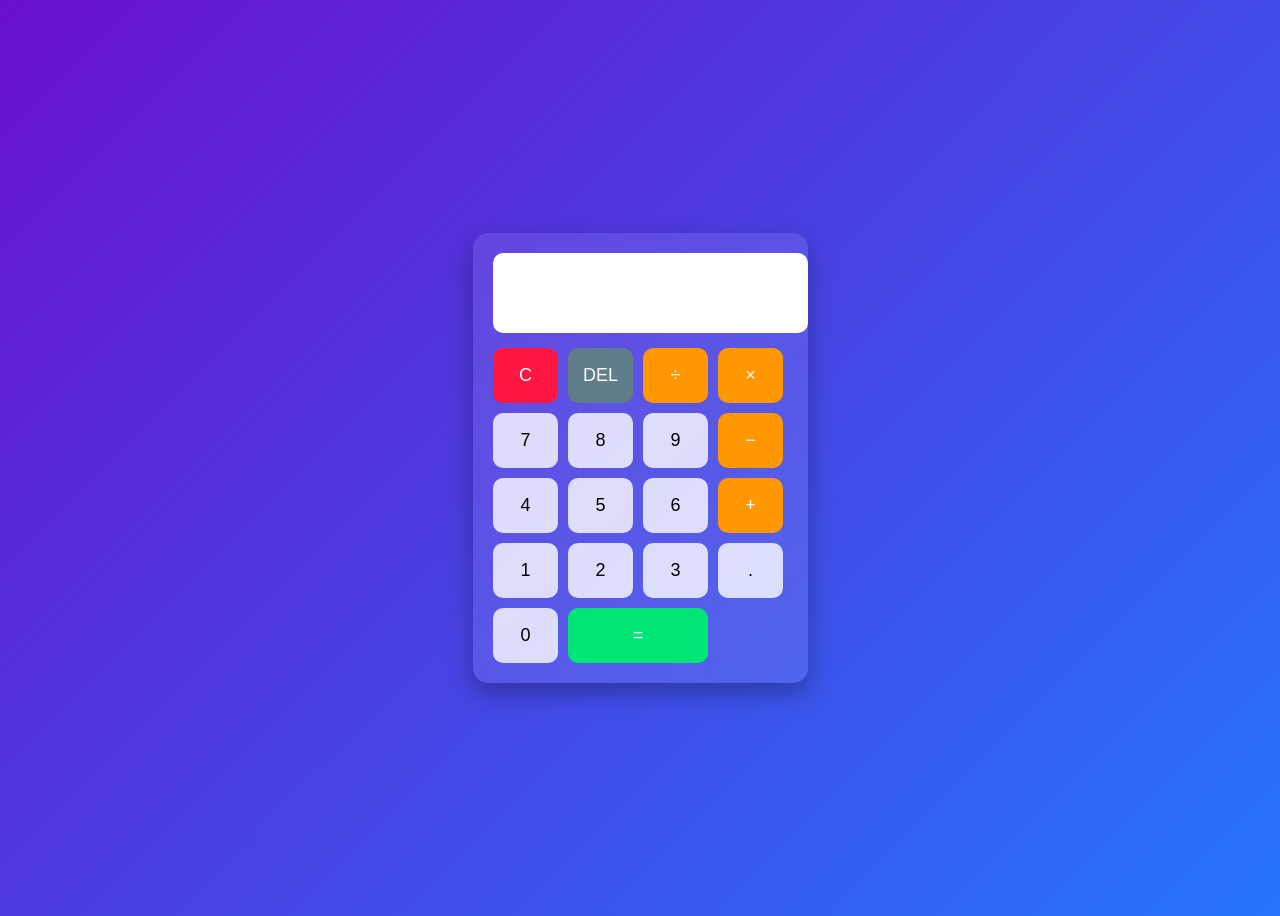
==== kalkulator/kalkulator.html @ 06a565ed "Add files via upload" ====
<!DOCTYPE html>
<html lang="id">
<head>
<meta charset="UTF-8">
<title>Kalkulator Warna Cerah</title>

<style>
body {
    font-family: Arial;
    background: linear-gradient(135deg, #6a11cb, #2575fc);
    display: flex;
    justify-content: center;
    align-items: center;
    height: 100vh;
}

/* box kalkulator */
.kalkulator {
    background: rgba(255,255,255,0.1);
    backdrop-filter: blur(10px);
    padding: 20px;
    border-radius: 15px;
    box-shadow: 0 10px 25px rgba(0,0,0,0.3);
}

/* layar */
#layar {
    width: 100%;
    height: 60px;
    font-size: 22px;
    text-align: right;
    padding: 10px;
    border: none;
    border-radius: 10px;
    margin-bottom: 15px;
    background: #fff;
}

/* grid tombol */
.tombol {
    display: grid;
    grid-template-columns: repeat(4, 65px);
    gap: 10px;
}

/* tombol umum */
button {
    height: 55px;
    font-size: 18px;
    border: none;
    border-radius: 10px;
    cursor: pointer;
    transition: 0.2s;
}

button:hover {
    transform: scale(1.05);
}

/* warna tombol */
.angka {
    background: rgba(255,255,255,0.8);
}

.operator {
    background: #ff9800;
    color: white;
}

.equal {
    background: #00e676;
    color: white;
    grid-column: span 2;
}

.clear {
    background: #ff1744;
    color: white;
}

.del {
    background: #607d8b;
    color: white;
}
</style>

</head>
<body>

<div class="kalkulator">
    <input type="text" id="layar" readonly>

    <div class="tombol">
        <button class="clear" onclick="clearLayar()">C</button>
        <button class="del" onclick="hapusSatu()">DEL</button>
        <button class="operator" onclick="inputAngka('/')">÷</button>
        <button class="operator" onclick="inputAngka('*')">×</button>

        <button class="angka" onclick="inputAngka('7')">7</button>
        <button class="angka" onclick="inputAngka('8')">8</button>
        <button class="angka" onclick="inputAngka('9')">9</button>
        <button class="operator" onclick="inputAngka('-')">−</button>

        <button class="angka" onclick="inputAngka('4')">4</button>
        <button class="angka" onclick="inputAngka('5')">5</button>
        <button class="angka" onclick="inputAngka('6')">6</button>
        <button class="operator" onclick="inputAngka('+')">+</button>

        <button class="angka" onclick="inputAngka('1')">1</button>
        <button class="angka" onclick="inputAngka('2')">2</button>
        <button class="angka" onclick="inputAngka('3')">3</button>
        <button class="angka" onclick="inputAngka('.')">.</button>

        <button class="angka" onclick="inputAngka('0')">0</button>
        <button class="equal" onclick="hitung()">=</button>
    </div>
</div>

<script>
function inputAngka(angka) {
    document.getElementById("layar").value += angka;
}

function clearLayar() {
    document.getElementById("layar").value = "";
}

function hapusSatu() {
    let layar = document.getElementById("layar");
    layar.value = layar.value.slice(0, -1);
}

function hitung() {
    try {
        let hasil = eval(document.getElementById("layar").value);
        document.getElementById("layar").value = hasil;
    } catch {
        alert("Input tidak valid!");
    }
}
</script>

</body>
</html>
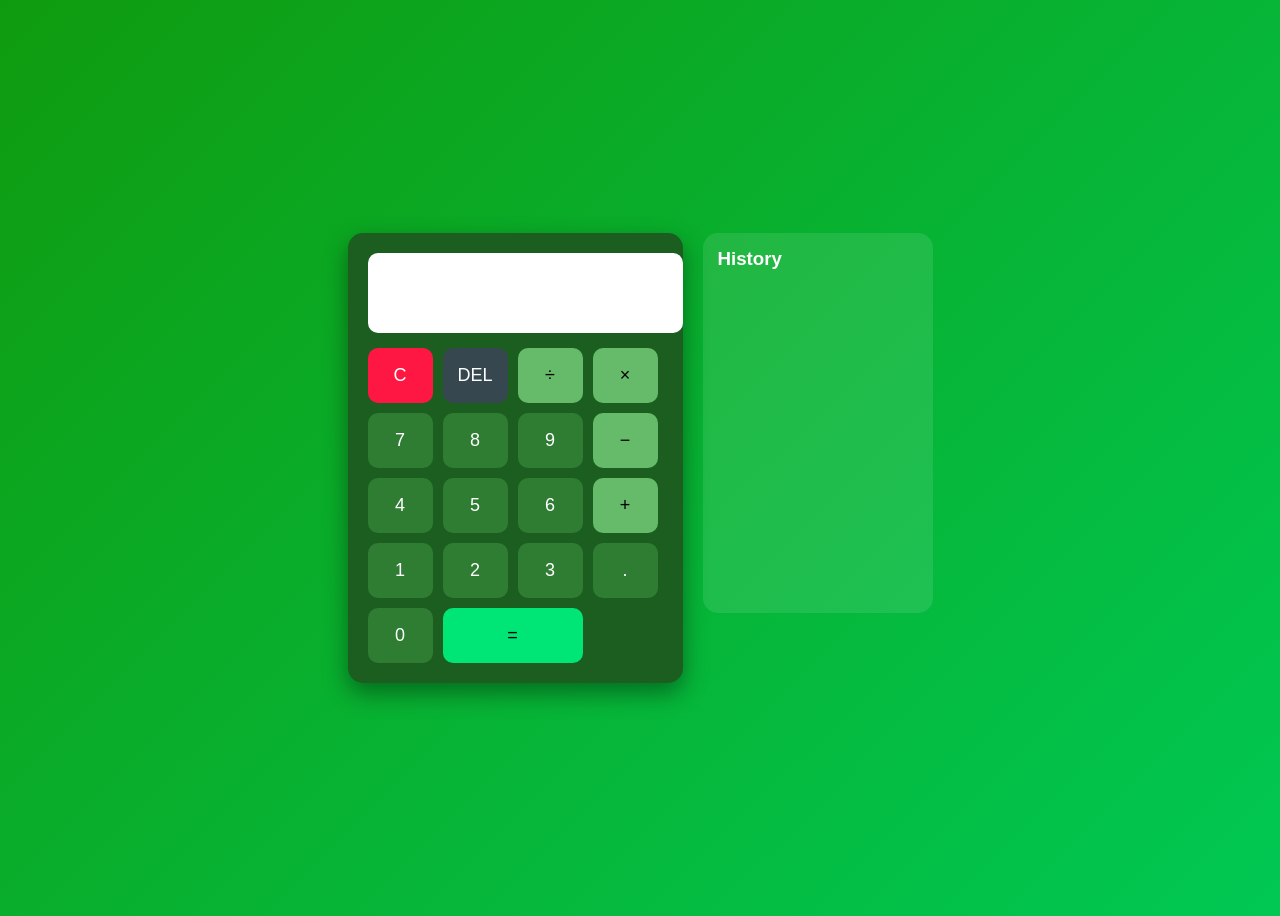
==== commit ef24f715: "Update kalkulator.html" ====
--- a/kalkulator/kalkulator.html
+++ b/kalkulator/kalkulator.html
@@ -2,25 +2,30 @@
 <html lang="id">
 <head>
 <meta charset="UTF-8">
-<title>Kalkulator Warna Cerah</title>
+<title>Kalkulator + History</title>
 
 <style>
 body {
     font-family: Arial;
-    background: linear-gradient(135deg, #6a11cb, #2575fc);
+    background: linear-gradient(135deg, #0f9b0f, #00c853);
     display: flex;
     justify-content: center;
     align-items: center;
     height: 100vh;
 }
 
-/* box kalkulator */
+/* container */
+.container {
+    display: flex;
+    gap: 20px;
+}
+
+/* kalkulator */
 .kalkulator {
-    background: rgba(255,255,255,0.1);
-    backdrop-filter: blur(10px);
+    background: #1b5e20;
     padding: 20px;
     border-radius: 15px;
-    box-shadow: 0 10px 25px rgba(0,0,0,0.3);
+    box-shadow: 0 10px 25px rgba(0,0,0,0.4);
 }
 
 /* layar */
@@ -33,17 +38,15 @@
     border: none;
     border-radius: 10px;
     margin-bottom: 15px;
-    background: #fff;
 }
 
-/* grid tombol */
+/* tombol */
 .tombol {
     display: grid;
     grid-template-columns: repeat(4, 65px);
     gap: 10px;
 }
 
-/* tombol umum */
 button {
     height: 55px;
     font-size: 18px;
@@ -57,63 +60,76 @@
     transform: scale(1.05);
 }
 
-/* warna tombol */
-.angka {
-    background: rgba(255,255,255,0.8);
+/* warna */
+.angka { background: #2e7d32; color: white; }
+.operator { background: #66bb6a; }
+.equal { background: #00e676; grid-column: span 2; }
+.clear { background: #ff1744; color: white; }
+.del { background: #37474f; color: white; }
+
+/* history */
+.history {
+    background: rgba(255,255,255,0.1);
+    padding: 15px;
+    border-radius: 15px;
+    width: 200px;
+    color: white;
+    overflow-y: auto;
+    max-height: 350px;
 }
 
-.operator {
-    background: #ff9800;
-    color: white;
+.history h3 {
+    margin-top: 0;
 }
 
-.equal {
-    background: #00e676;
-    color: white;
-    grid-column: span 2;
-}
-
-.clear {
-    background: #ff1744;
-    color: white;
-}
-
-.del {
-    background: #607d8b;
-    color: white;
+.history p {
+    margin: 5px 0;
+    font-size: 14px;
+    border-bottom: 1px solid rgba(255,255,255,0.2);
 }
 </style>
+</head>
 
-</head>
 <body>
 
-<div class="kalkulator">
-    <input type="text" id="layar" readonly>
+<div class="container">
 
-    <div class="tombol">
-        <button class="clear" onclick="clearLayar()">C</button>
-        <button class="del" onclick="hapusSatu()">DEL</button>
-        <button class="operator" onclick="inputAngka('/')">÷</button>
-        <button class="operator" onclick="inputAngka('*')">×</button>
+    <!-- Kalkulator -->
+    <div class="kalkulator">
+        <input type="text" id="layar" readonly>
 
-        <button class="angka" onclick="inputAngka('7')">7</button>
-        <button class="angka" onclick="inputAngka('8')">8</button>
-        <button class="angka" onclick="inputAngka('9')">9</button>
-        <button class="operator" onclick="inputAngka('-')">−</button>
+        <div class="tombol">
+            <button class="clear" onclick="clearLayar()">C</button>
+            <button class="del" onclick="hapusSatu()">DEL</button>
+            <button class="operator" onclick="inputAngka('/')">÷</button>
+            <button class="operator" onclick="inputAngka('*')">×</button>
 
-        <button class="angka" onclick="inputAngka('4')">4</button>
-        <button class="angka" onclick="inputAngka('5')">5</button>
-        <button class="angka" onclick="inputAngka('6')">6</button>
-        <button class="operator" onclick="inputAngka('+')">+</button>
+            <button class="angka" onclick="inputAngka('7')">7</button>
+            <button class="angka" onclick="inputAngka('8')">8</button>
+            <button class="angka" onclick="inputAngka('9')">9</button>
+            <button class="operator" onclick="inputAngka('-')">−</button>
 
-        <button class="angka" onclick="inputAngka('1')">1</button>
-        <button class="angka" onclick="inputAngka('2')">2</button>
-        <button class="angka" onclick="inputAngka('3')">3</button>
-        <button class="angka" onclick="inputAngka('.')">.</button>
+            <button class="angka" onclick="inputAngka('4')">4</button>
+            <button class="angka" onclick="inputAngka('5')">5</button>
+            <button class="angka" onclick="inputAngka('6')">6</button>
+            <button class="operator" onclick="inputAngka('+')">+</button>
 
-        <button class="angka" onclick="inputAngka('0')">0</button>
-        <button class="equal" onclick="hitung()">=</button>
+            <button class="angka" onclick="inputAngka('1')">1</button>
+            <button class="angka" onclick="inputAngka('2')">2</button>
+            <button class="angka" onclick="inputAngka('3')">3</button>
+            <button class="angka" onclick="inputAngka('.')">.</button>
+
+            <button class="angka" onclick="inputAngka('0')">0</button>
+            <button class="equal" onclick="hitung()">=</button>
+        </div>
     </div>
+
+    <!-- History -->
+    <div class="history">
+        <h3>History</h3>
+        <div id="listHistory"></div>
+    </div>
+
 </div>
 
 <script>
@@ -131,14 +147,29 @@
 }
 
 function hitung() {
+    let layar = document.getElementById("layar");
     try {
-        let hasil = eval(document.getElementById("layar").value);
-        document.getElementById("layar").value = hasil;
+        let ekspresi = layar.value;
+        let hasil = eval(ekspresi);
+
+        // tampilkan hasil
+        layar.value = hasil;
+
+        // simpan ke history
+        tambahHistory(ekspresi + " = " + hasil);
+
     } catch {
         alert("Input tidak valid!");
     }
 }
+
+function tambahHistory(teks) {
+    let history = document.getElementById("listHistory");
+    let item = document.createElement("p");
+    item.textContent = teks;
+    history.prepend(item); // yang terbaru di atas
+}
 </script>
 
 </body>
-</html>+</html>
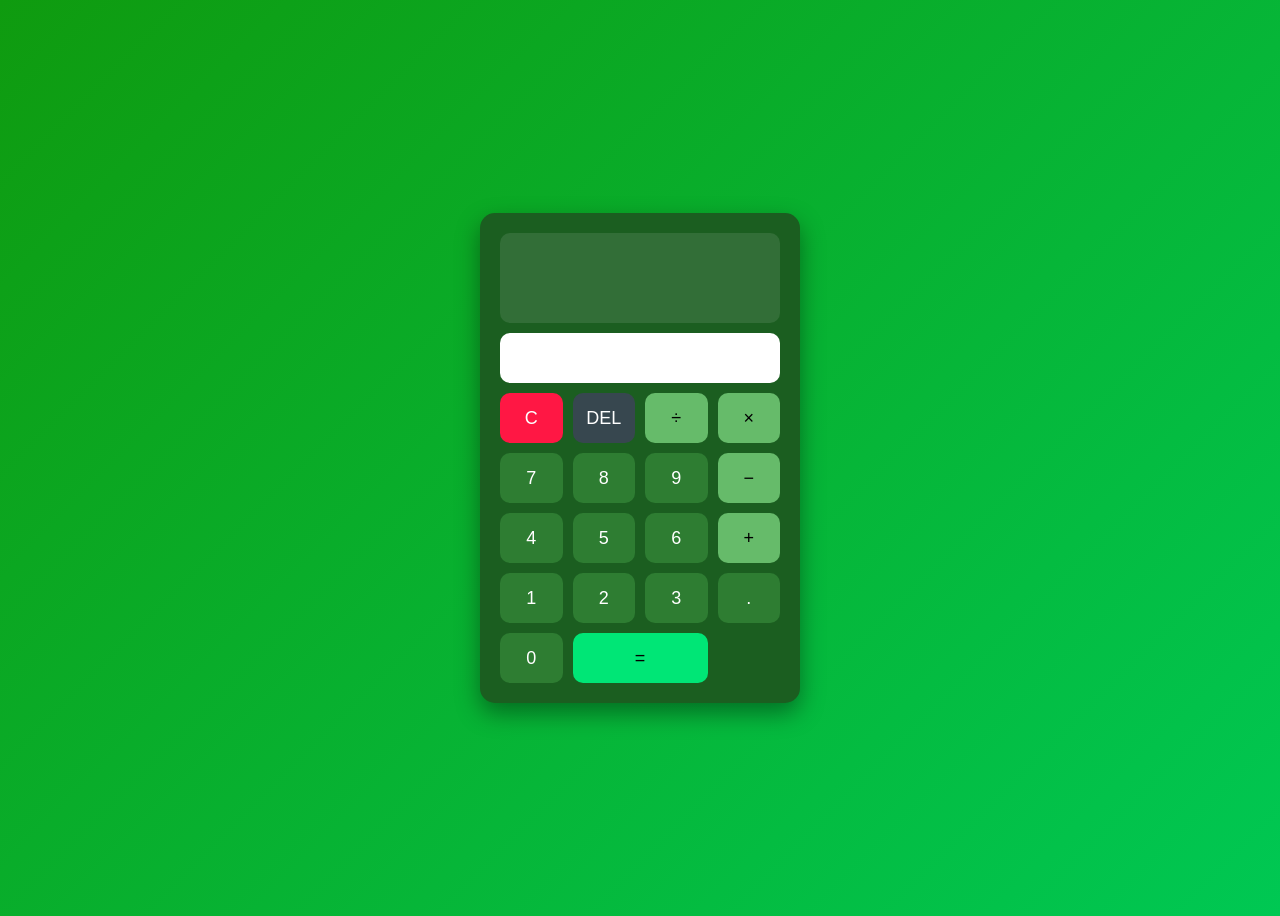
==== commit 4f4f878e: "Add files via upload" ====
--- a/kalkulator/kalkulator.html
+++ b/kalkulator/kalkulator.html
@@ -2,7 +2,7 @@
 <html lang="id">
 <head>
 <meta charset="UTF-8">
-<title>Kalkulator + History</title>
+<title>Kalkulator Rapi</title>
 
 <style>
 body {
@@ -14,41 +14,51 @@
     height: 100vh;
 }
 
-/* container */
-.container {
-    display: flex;
-    gap: 20px;
-}
-
 /* kalkulator */
 .kalkulator {
     background: #1b5e20;
     padding: 20px;
     border-radius: 15px;
     box-shadow: 0 10px 25px rgba(0,0,0,0.4);
+    width: 280px;
+}
+
+/* history */
+.history {
+    background: rgba(255,255,255,0.1);
+    border-radius: 10px;
+    padding: 10px;
+    height: 90px;
+    overflow-y: auto;
+    color: white;
+    font-size: 13px;
+    margin-bottom: 10px;
+    box-sizing: border-box;
 }
 
 /* layar */
 #layar {
     width: 100%;
-    height: 60px;
-    font-size: 22px;
+    height: 50px;
+    font-size: 20px;
     text-align: right;
     padding: 10px;
     border: none;
     border-radius: 10px;
-    margin-bottom: 15px;
+    margin-bottom: 10px;
+    box-sizing: border-box;
+}
+
+/* grid tombol */
+.tombol {
+    display: grid;
+    grid-template-columns: repeat(4, 1fr);
+    gap: 10px;
 }
 
 /* tombol */
-.tombol {
-    display: grid;
-    grid-template-columns: repeat(4, 65px);
-    gap: 10px;
-}
-
 button {
-    height: 55px;
+    height: 50px;
     font-size: 18px;
     border: none;
     border-radius: 10px;
@@ -67,67 +77,48 @@
 .clear { background: #ff1744; color: white; }
 .del { background: #37474f; color: white; }
 
-/* history */
-.history {
-    background: rgba(255,255,255,0.1);
-    padding: 15px;
-    border-radius: 15px;
-    width: 200px;
-    color: white;
-    overflow-y: auto;
-    max-height: 350px;
-}
-
-.history h3 {
-    margin-top: 0;
-}
-
-.history p {
-    margin: 5px 0;
-    font-size: 14px;
+/* isi history biar rapi */
+.history div {
+    padding: 2px 0;
     border-bottom: 1px solid rgba(255,255,255,0.2);
 }
 </style>
+
 </head>
-
 <body>
 
-<div class="container">
+<div class="kalkulator">
 
-    <!-- Kalkulator -->
-    <div class="kalkulator">
-        <input type="text" id="layar" readonly>
+    <!-- HISTORY -->
+    <div class="history" id="listHistory"></div>
 
-        <div class="tombol">
-            <button class="clear" onclick="clearLayar()">C</button>
-            <button class="del" onclick="hapusSatu()">DEL</button>
-            <button class="operator" onclick="inputAngka('/')">÷</button>
-            <button class="operator" onclick="inputAngka('*')">×</button>
+    <!-- LAYAR -->
+    <input type="text" id="layar" readonly>
 
-            <button class="angka" onclick="inputAngka('7')">7</button>
-            <button class="angka" onclick="inputAngka('8')">8</button>
-            <button class="angka" onclick="inputAngka('9')">9</button>
-            <button class="operator" onclick="inputAngka('-')">−</button>
+    <!-- TOMBOL -->
+    <div class="tombol">
+        <button class="clear" onclick="clearLayar()">C</button>
+        <button class="del" onclick="hapusSatu()">DEL</button>
+        <button class="operator" onclick="inputAngka('/')">÷</button>
+        <button class="operator" onclick="inputAngka('*')">×</button>
 
-            <button class="angka" onclick="inputAngka('4')">4</button>
-            <button class="angka" onclick="inputAngka('5')">5</button>
-            <button class="angka" onclick="inputAngka('6')">6</button>
-            <button class="operator" onclick="inputAngka('+')">+</button>
+        <button class="angka" onclick="inputAngka('7')">7</button>
+        <button class="angka" onclick="inputAngka('8')">8</button>
+        <button class="angka" onclick="inputAngka('9')">9</button>
+        <button class="operator" onclick="inputAngka('-')">−</button>
 
-            <button class="angka" onclick="inputAngka('1')">1</button>
-            <button class="angka" onclick="inputAngka('2')">2</button>
-            <button class="angka" onclick="inputAngka('3')">3</button>
-            <button class="angka" onclick="inputAngka('.')">.</button>
+        <button class="angka" onclick="inputAngka('4')">4</button>
+        <button class="angka" onclick="inputAngka('5')">5</button>
+        <button class="angka" onclick="inputAngka('6')">6</button>
+        <button class="operator" onclick="inputAngka('+')">+</button>
 
-            <button class="angka" onclick="inputAngka('0')">0</button>
-            <button class="equal" onclick="hitung()">=</button>
-        </div>
-    </div>
+        <button class="angka" onclick="inputAngka('1')">1</button>
+        <button class="angka" onclick="inputAngka('2')">2</button>
+        <button class="angka" onclick="inputAngka('3')">3</button>
+        <button class="angka" onclick="inputAngka('.')">.</button>
 
-    <!-- History -->
-    <div class="history">
-        <h3>History</h3>
-        <div id="listHistory"></div>
+        <button class="angka" onclick="inputAngka('0')">0</button>
+        <button class="equal" onclick="hitung()">=</button>
     </div>
 
 </div>
@@ -152,10 +143,8 @@
         let ekspresi = layar.value;
         let hasil = eval(ekspresi);
 
-        // tampilkan hasil
         layar.value = hasil;
 
-        // simpan ke history
         tambahHistory(ekspresi + " = " + hasil);
 
     } catch {
@@ -165,11 +154,11 @@
 
 function tambahHistory(teks) {
     let history = document.getElementById("listHistory");
-    let item = document.createElement("p");
+    let item = document.createElement("div");
     item.textContent = teks;
-    history.prepend(item); // yang terbaru di atas
+    history.prepend(item);
 }
 </script>
 
 </body>
-</html>
+</html>
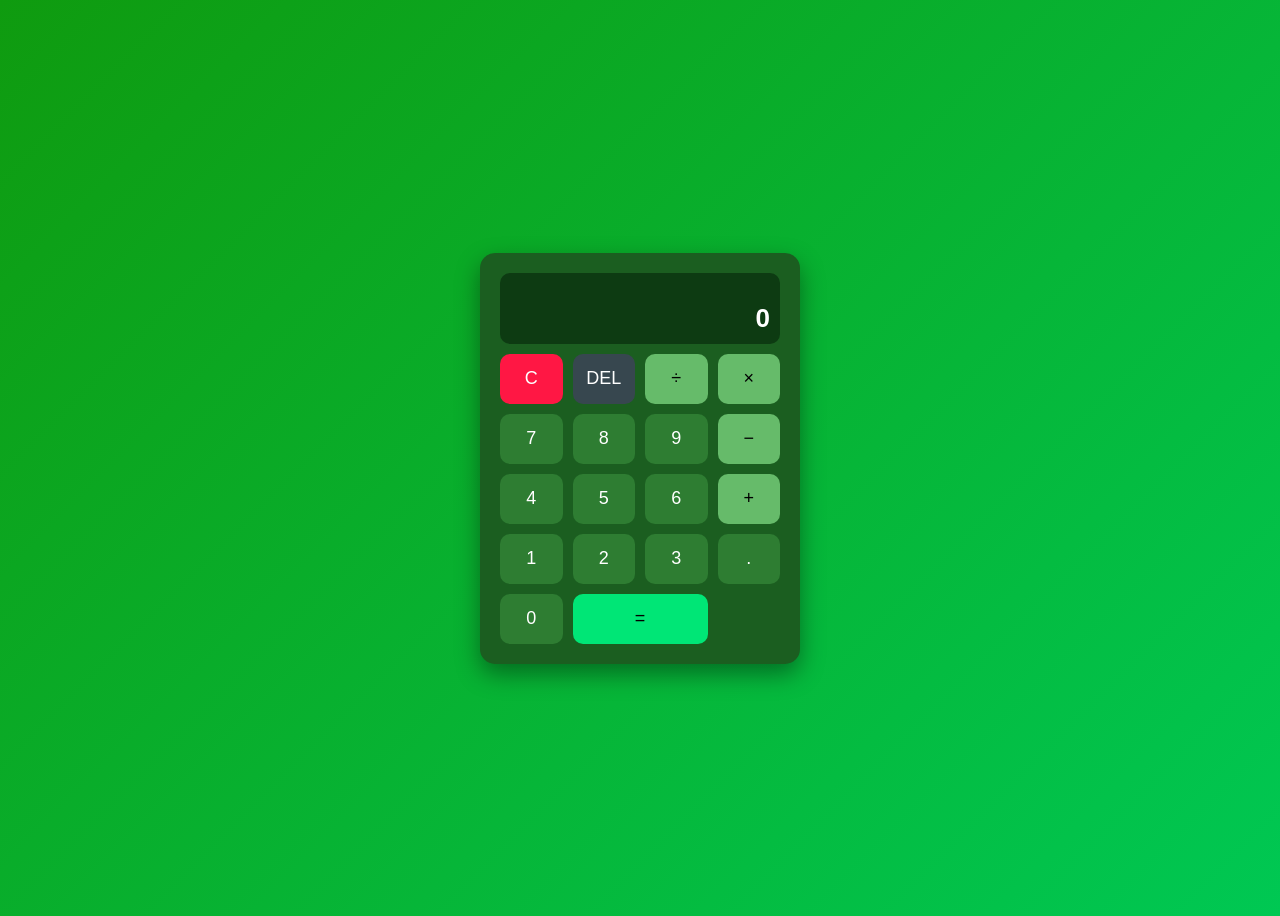
==== commit 0c52d4ab: "Add files via upload" ====
--- a/kalkulator/kalkulator.html
+++ b/kalkulator/kalkulator.html
@@ -2,7 +2,7 @@
 <html lang="id">
 <head>
 <meta charset="UTF-8">
-<title>Kalkulator Rapi</title>
+<title>Kalkulator Modern</title>
 
 <style>
 body {
@@ -23,40 +23,37 @@
     width: 280px;
 }
 
-/* history */
-.history {
-    background: rgba(255,255,255,0.1);
+/* layar gabungan */
+.display {
+    background: #0d3b12;
     border-radius: 10px;
     padding: 10px;
-    height: 90px;
-    overflow-y: auto;
+    margin-bottom: 10px;
     color: white;
-    font-size: 13px;
-    margin-bottom: 10px;
-    box-sizing: border-box;
 }
 
-/* layar */
-#layar {
-    width: 100%;
-    height: 50px;
-    font-size: 20px;
+/* history kecil */
+#history {
+    font-size: 14px;
+    opacity: 0.7;
     text-align: right;
-    padding: 10px;
-    border: none;
-    border-radius: 10px;
-    margin-bottom: 10px;
-    box-sizing: border-box;
+    min-height: 20px;
 }
 
-/* grid tombol */
+/* hasil besar */
+#hasil {
+    font-size: 26px;
+    text-align: right;
+    font-weight: bold;
+}
+
+/* tombol */
 .tombol {
     display: grid;
     grid-template-columns: repeat(4, 1fr);
     gap: 10px;
 }
 
-/* tombol */
 button {
     height: 50px;
     font-size: 18px;
@@ -76,12 +73,6 @@
 .equal { background: #00e676; grid-column: span 2; }
 .clear { background: #ff1744; color: white; }
 .del { background: #37474f; color: white; }
-
-/* isi history biar rapi */
-.history div {
-    padding: 2px 0;
-    border-bottom: 1px solid rgba(255,255,255,0.2);
-}
 </style>
 
 </head>
@@ -89,15 +80,15 @@
 
 <div class="kalkulator">
 
-    <!-- HISTORY -->
-    <div class="history" id="listHistory"></div>
-
-    <!-- LAYAR -->
-    <input type="text" id="layar" readonly>
+    <!-- DISPLAY GABUNGAN -->
+    <div class="display">
+        <div id="history"></div>
+        <div id="hasil">0</div>
+    </div>
 
     <!-- TOMBOL -->
     <div class="tombol">
-        <button class="clear" onclick="clearLayar()">C</button>
+        <button class="clear" onclick="clearAll()">C</button>
         <button class="del" onclick="hapusSatu()">DEL</button>
         <button class="operator" onclick="inputAngka('/')">÷</button>
         <button class="operator" onclick="inputAngka('*')">×</button>
@@ -124,40 +115,41 @@
 </div>
 
 <script>
+let ekspresi = "";
+
+// input angka/operator
 function inputAngka(angka) {
-    document.getElementById("layar").value += angka;
+    ekspresi += angka;
+    document.getElementById("hasil").textContent = ekspresi;
 }
 
-function clearLayar() {
-    document.getElementById("layar").value = "";
+// hapus semua
+function clearAll() {
+    ekspresi = "";
+    document.getElementById("hasil").textContent = "0";
+    document.getElementById("history").textContent = "";
 }
 
+// hapus satu
 function hapusSatu() {
-    let layar = document.getElementById("layar");
-    layar.value = layar.value.slice(0, -1);
+    ekspresi = ekspresi.slice(0, -1);
+    document.getElementById("hasil").textContent = ekspresi || "0";
 }
 
+// hitung
 function hitung() {
-    let layar = document.getElementById("layar");
     try {
-        let ekspresi = layar.value;
         let hasil = eval(ekspresi);
 
-        layar.value = hasil;
+        document.getElementById("history").textContent = ekspresi + " =";
+        document.getElementById("hasil").textContent = hasil;
 
-        tambahHistory(ekspresi + " = " + hasil);
+        ekspresi = hasil.toString();
 
     } catch {
         alert("Input tidak valid!");
     }
 }
-
-function tambahHistory(teks) {
-    let history = document.getElementById("listHistory");
-    let item = document.createElement("div");
-    item.textContent = teks;
-    history.prepend(item);
-}
 </script>
 
 </body>
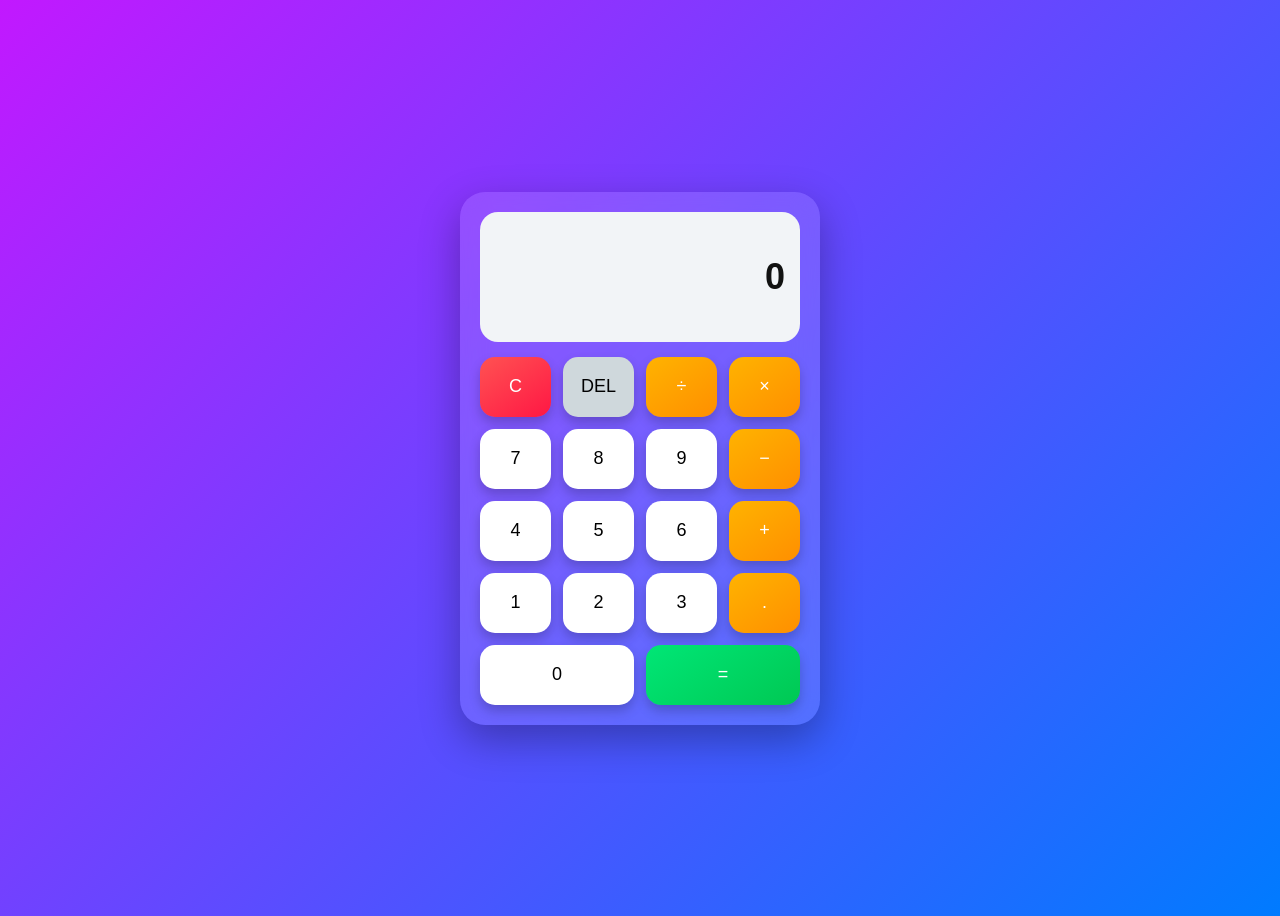
==== commit c189a56a: "Add files via upload" ====
--- a/kalkulator/kalkulator.html
+++ b/kalkulator/kalkulator.html
@@ -2,77 +2,101 @@
 <html lang="id">
 <head>
 <meta charset="UTF-8">
-<title>Kalkulator Modern</title>
+<title>Kalkulator Perfect UI</title>
 
 <style>
 body {
     font-family: Arial;
-    background: linear-gradient(135deg, #0f9b0f, #00c853);
+    background: linear-gradient(135deg, #c218ff, #007bff);
     display: flex;
     justify-content: center;
     align-items: center;
     height: 100vh;
 }
 
-/* kalkulator */
+/* card */
 .kalkulator {
-    background: #1b5e20;
+    background: rgba(255,255,255,0.12);
+    backdrop-filter: blur(15px);
     padding: 20px;
-    border-radius: 15px;
-    box-shadow: 0 10px 25px rgba(0,0,0,0.4);
-    width: 280px;
+    border-radius: 25px;
+    width: 320px;
+    box-shadow: 0 15px 40px rgba(0,0,0,0.3);
 }
 
-/* layar gabungan */
+/* display */
 .display {
-    background: #0d3b12;
-    border-radius: 10px;
-    padding: 10px;
-    margin-bottom: 10px;
+    background: #f2f4f7;
+    border-radius: 18px;
+    padding: 15px;
+    margin-bottom: 15px;
+    height: 100px;
+    display: flex;
+    flex-direction: column;
+    justify-content: center;
+}
+
+/* history */
+#history {
+    font-size: 14px;
+    color: #666;
+    text-align: right;
+}
+
+/* hasil */
+#hasil {
+    font-size: 36px;
+    text-align: right;
+    font-weight: bold;
+    color: #111;
+}
+
+/* tombol grid */
+.tombol {
+    display: grid;
+    grid-template-columns: repeat(4, 1fr);
+    gap: 12px;
+}
+
+/* tombol */
+button {
+    height: 60px;
+    border: none;
+    border-radius: 15px;
+    font-size: 18px;
+    cursor: pointer;
+    transition: 0.2s;
+    box-shadow: 0 6px 12px rgba(0,0,0,0.2);
+}
+
+button:active {
+    transform: scale(0.95);
+}
+
+/* warna */
+.angka {
+    background: #ffffff;
+}
+
+.operator {
+    background: linear-gradient(145deg, #ffb300, #ff8f00);
     color: white;
 }
 
-/* history kecil */
-#history {
-    font-size: 14px;
-    opacity: 0.7;
-    text-align: right;
-    min-height: 20px;
+.equal {
+    background: linear-gradient(145deg, #00e676, #00c853);
+    color: white;
+    grid-column: span 2;
 }
 
-/* hasil besar */
-#hasil {
-    font-size: 26px;
-    text-align: right;
-    font-weight: bold;
+.clear {
+    background: linear-gradient(145deg, #ff5252, #ff1744);
+    color: white;
 }
 
-/* tombol */
-.tombol {
-    display: grid;
-    grid-template-columns: repeat(4, 1fr);
-    gap: 10px;
+.del {
+    background: #cfd8dc;
 }
-
-button {
-    height: 50px;
-    font-size: 18px;
-    border: none;
-    border-radius: 10px;
-    cursor: pointer;
-    transition: 0.2s;
-}
-
-button:hover {
-    transform: scale(1.05);
-}
-
-/* warna */
-.angka { background: #2e7d32; color: white; }
-.operator { background: #66bb6a; }
-.equal { background: #00e676; grid-column: span 2; }
-.clear { background: #ff1744; color: white; }
-.del { background: #37474f; color: white; }
 </style>
 
 </head>
@@ -80,7 +104,7 @@
 
 <div class="kalkulator">
 
-    <!-- DISPLAY GABUNGAN -->
+    <!-- DISPLAY (history + hasil jadi satu) -->
     <div class="display">
         <div id="history"></div>
         <div id="hasil">0</div>
@@ -106,9 +130,9 @@
         <button class="angka" onclick="inputAngka('1')">1</button>
         <button class="angka" onclick="inputAngka('2')">2</button>
         <button class="angka" onclick="inputAngka('3')">3</button>
-        <button class="angka" onclick="inputAngka('.')">.</button>
+        <button class="operator" onclick="inputAngka('.')">.</button>
 
-        <button class="angka" onclick="inputAngka('0')">0</button>
+        <button class="angka" style="grid-column: span 2;" onclick="inputAngka('0')">0</button>
         <button class="equal" onclick="hitung()">=</button>
     </div>
 
@@ -117,26 +141,22 @@
 <script>
 let ekspresi = "";
 
-// input angka/operator
 function inputAngka(angka) {
     ekspresi += angka;
     document.getElementById("hasil").textContent = ekspresi;
 }
 
-// hapus semua
 function clearAll() {
     ekspresi = "";
     document.getElementById("hasil").textContent = "0";
     document.getElementById("history").textContent = "";
 }
 
-// hapus satu
 function hapusSatu() {
     ekspresi = ekspresi.slice(0, -1);
     document.getElementById("hasil").textContent = ekspresi || "0";
 }
 
-// hitung
 function hitung() {
     try {
         let hasil = eval(ekspresi);
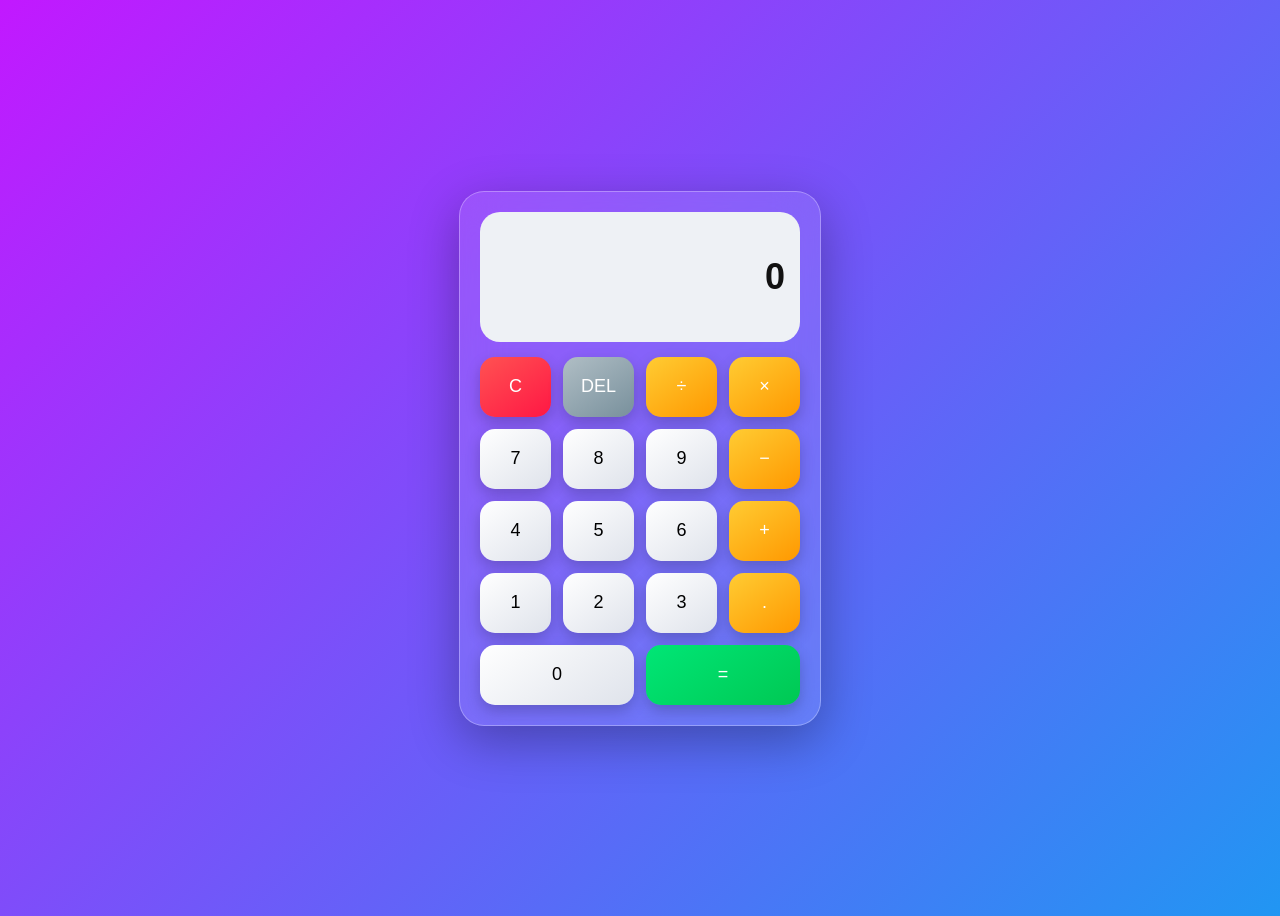
==== commit 2494515b: "Add files via upload" ====
--- a/kalkulator/kalkulator.html
+++ b/kalkulator/kalkulator.html
@@ -2,12 +2,12 @@
 <html lang="id">
 <head>
 <meta charset="UTF-8">
-<title>Kalkulator Perfect UI</title>
+<title>Kalkulator UI Gradient</title>
 
 <style>
 body {
     font-family: Arial;
-    background: linear-gradient(135deg, #c218ff, #007bff);
+    background: linear-gradient(135deg, #c218ff, #2196f3);
     display: flex;
     justify-content: center;
     align-items: center;
@@ -16,18 +16,19 @@
 
 /* card */
 .kalkulator {
-    background: rgba(255,255,255,0.12);
-    backdrop-filter: blur(15px);
+    background: rgba(255,255,255,0.1);
+    backdrop-filter: blur(20px);
+    border: 1px solid rgba(255,255,255,0.3);
     padding: 20px;
     border-radius: 25px;
     width: 320px;
-    box-shadow: 0 15px 40px rgba(0,0,0,0.3);
+    box-shadow: 0 15px 50px rgba(0,0,0,0.3);
 }
 
 /* display */
 .display {
-    background: #f2f4f7;
-    border-radius: 18px;
+    background: #eef1f5;
+    border-radius: 20px;
     padding: 15px;
     margin-bottom: 15px;
     height: 100px;
@@ -39,7 +40,7 @@
 /* history */
 #history {
     font-size: 14px;
-    color: #666;
+    color: #555;
     text-align: right;
 }
 
@@ -51,14 +52,13 @@
     color: #111;
 }
 
-/* tombol grid */
+/* tombol */
 .tombol {
     display: grid;
     grid-template-columns: repeat(4, 1fr);
     gap: 12px;
 }
 
-/* tombol */
 button {
     height: 60px;
     border: none;
@@ -66,36 +66,41 @@
     font-size: 18px;
     cursor: pointer;
     transition: 0.2s;
-    box-shadow: 0 6px 12px rgba(0,0,0,0.2);
+    box-shadow: 0 6px 15px rgba(0,0,0,0.2);
 }
 
 button:active {
     transform: scale(0.95);
 }
 
-/* warna */
+/* angka */
 .angka {
-    background: #ffffff;
+    background: linear-gradient(145deg, #ffffff, #dfe3eb);
 }
 
+/* operator */
 .operator {
-    background: linear-gradient(145deg, #ffb300, #ff8f00);
+    background: linear-gradient(145deg, #ffcc33, #ff9800);
     color: white;
 }
 
+/* equal */
 .equal {
     background: linear-gradient(145deg, #00e676, #00c853);
     color: white;
     grid-column: span 2;
 }
 
+/* clear */
 .clear {
     background: linear-gradient(145deg, #ff5252, #ff1744);
     color: white;
 }
 
+/* del */
 .del {
-    background: #cfd8dc;
+    background: linear-gradient(145deg, #b0bec5, #78909c);
+    color: white;
 }
 </style>
 
@@ -104,13 +109,13 @@
 
 <div class="kalkulator">
 
-    <!-- DISPLAY (history + hasil jadi satu) -->
+    <!-- display -->
     <div class="display">
         <div id="history"></div>
         <div id="hasil">0</div>
     </div>
 
-    <!-- TOMBOL -->
+    <!-- tombol -->
     <div class="tombol">
         <button class="clear" onclick="clearAll()">C</button>
         <button class="del" onclick="hapusSatu()">DEL</button>
